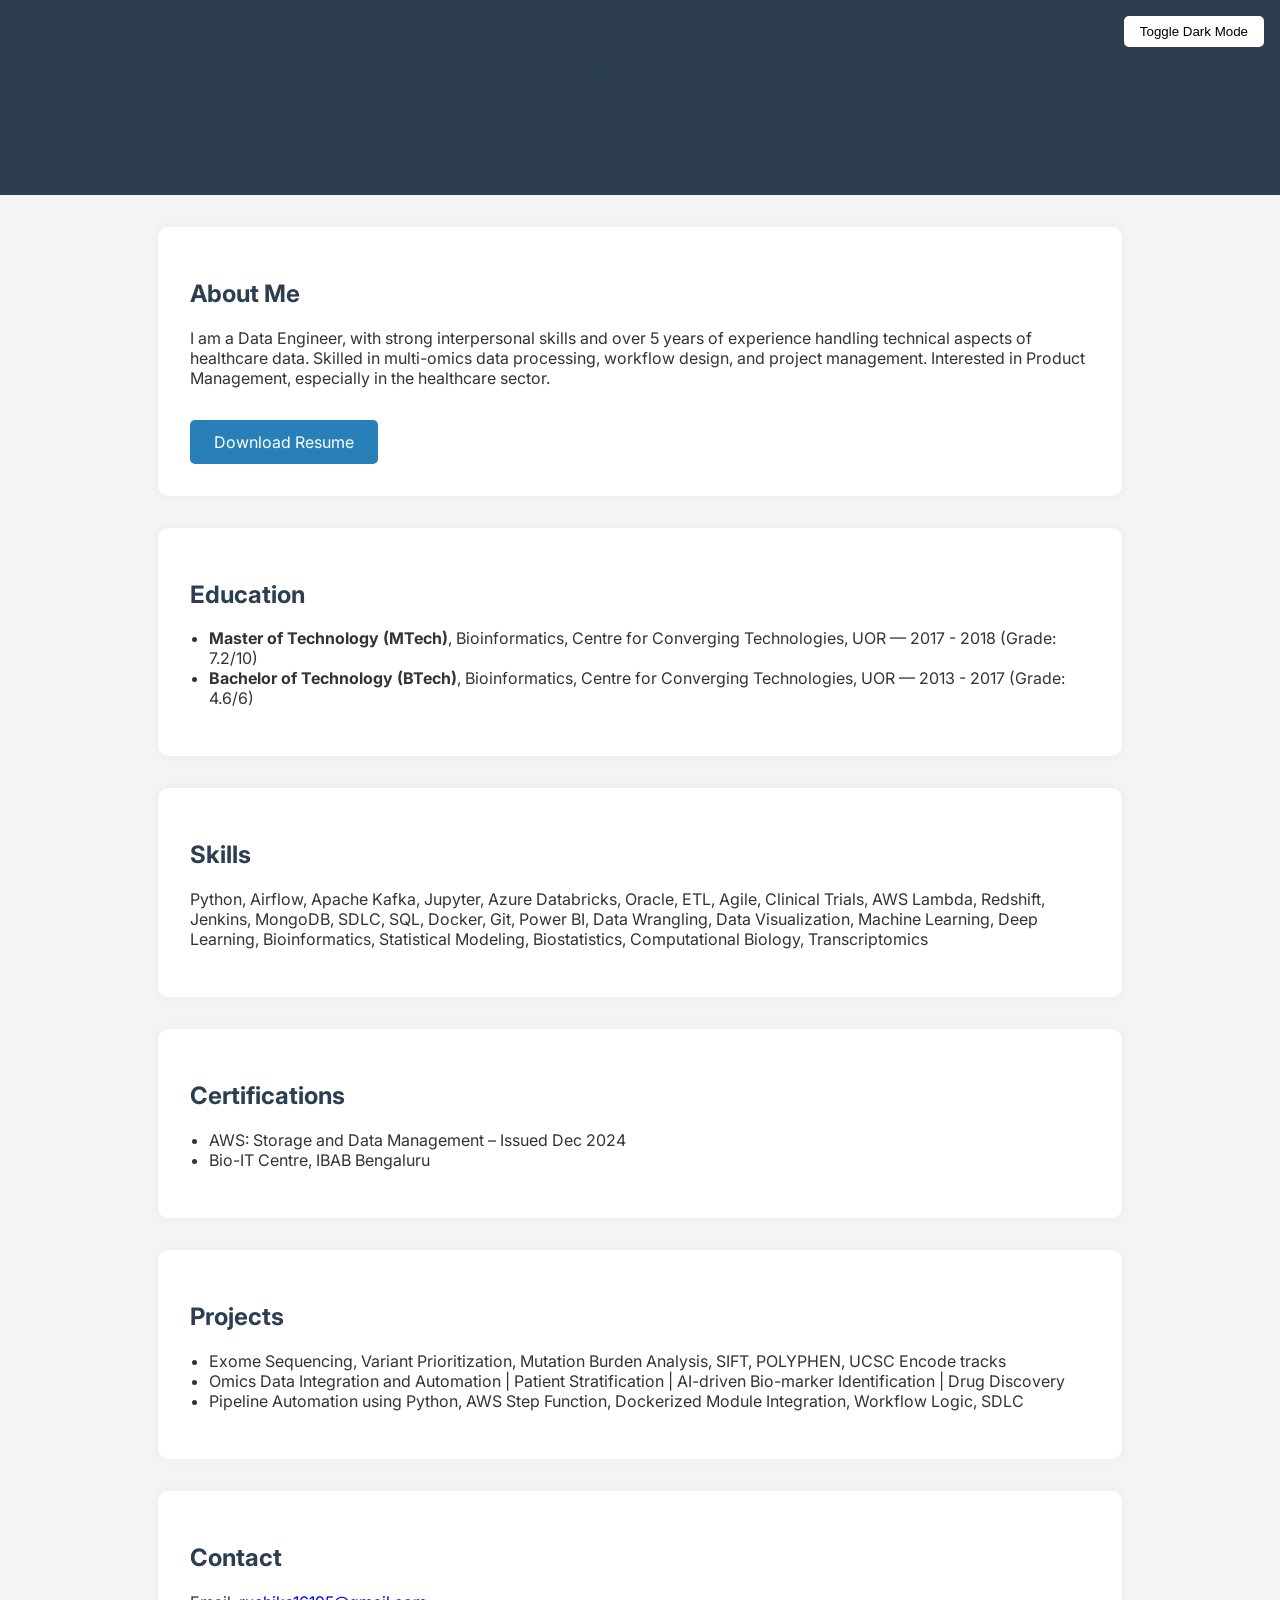
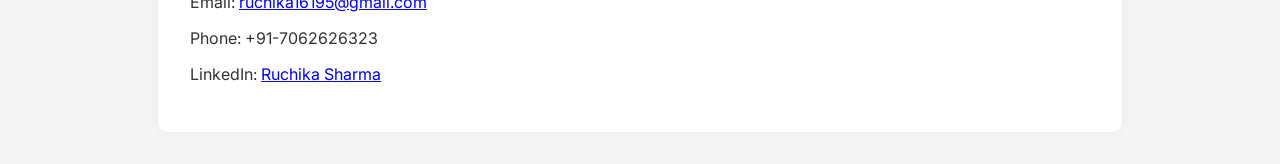
==== index.html @ 9e2f5aaf "My profile website code" ====
<!DOCTYPE html>
<html lang="en">
<head>
  <meta charset="UTF-8" />
  <meta name="viewport" content="width=device-width, initial-scale=1.0" />
  <title>Ruchika Sharma - Portfolio</title>
  <link href="https://fonts.googleapis.com/css2?family=Inter:wght@300;600&display=swap" rel="stylesheet">
  <style>
    :root {
      --bg: #f4f4f4;
      --text: #333;
      --card: #ffffff;
    }
    [data-theme="dark"] {
      --bg: #1e1e1e;
      --text: #f1f1f1;
      --card: #2c2c2c;
    }
    body {
      font-family: 'Inter', sans-serif;
      margin: 0;
      padding: 0;
      background: var(--bg);
      color: var(--text);
      transition: background 0.3s, color 0.3s;
    }
    header {
      background: #2c3e50;
      color: white;
      padding: 2rem;
      text-align: center;
      position: relative;
    }
    .dark-toggle {
      position: absolute;
      top: 1rem;
      right: 1rem;
      background: white;
      color: black;
      border: none;
      padding: 0.5rem 1rem;
      border-radius: 5px;
      cursor: pointer;
    }
    section {
      max-width: 900px;
      margin: 2rem auto;
      background: var(--card);
      padding: 2rem;
      border-radius: 10px;
      box-shadow: 0 0 10px rgba(0,0,0,0.05);
      transition: background 0.3s;
    }
    h1, h2 {
      color: #2c3e50;
    }
    ul {
      padding-left: 1.2rem;
    }
    .resume-btn {
      display: inline-block;
      margin-top: 1rem;
      background-color: #2980b9;
      color: white;
      padding: 0.75rem 1.5rem;
      text-decoration: none;
      border-radius: 5px;
      transition: background 0.3s;
    }
    .resume-btn:hover {
      background-color: #1c5980;
    }
  </style>
</head>
<body>
  <header>
    <h1>Ruchika Sharma</h1>
    <h2>Senior Scientist I - Informatics</h2>
    <button class="dark-toggle" onclick="toggleDarkMode()">Toggle Dark Mode</button>
  </header>

  <section>
    <h2>About Me</h2>
    <p>I am a Data Engineer, with strong interpersonal skills and over 5 years of experience handling technical aspects of healthcare data. Skilled in multi-omics data processing, workflow design, and project management. Interested in Product Management, especially in the healthcare sector.</p>
    <a class="resume-btn" href="/resume.pdf" download>Download Resume</a>
  </section>

  <section>
    <h2>Education</h2>
    <ul>
      <li><strong>Master of Technology (MTech)</strong>, Bioinformatics, Centre for Converging Technologies, UOR — 2017 - 2018 (Grade: 7.2/10)</li>
      <li><strong>Bachelor of Technology (BTech)</strong>, Bioinformatics, Centre for Converging Technologies, UOR — 2013 - 2017 (Grade: 4.6/6)</li>
    </ul>
  </section>

  <section>
    <h2>Skills</h2>
    <p>Python, Airflow, Apache Kafka, Jupyter, Azure Databricks, Oracle, ETL, Agile, Clinical Trials, AWS Lambda, Redshift, Jenkins, MongoDB, SDLC, SQL, Docker, Git, Power BI, Data Wrangling, Data Visualization, Machine Learning, Deep Learning, Bioinformatics, Statistical Modeling, Biostatistics, Computational Biology, Transcriptomics</p>
  </section>

  <section>
    <h2>Certifications</h2>
    <ul>
      <li>AWS: Storage and Data Management – Issued Dec 2024</li>
      <li>Bio-IT Centre, IBAB Bengaluru</li>
    </ul>
  </section>

  <section>
    <h2>Projects</h2>
    <ul>
      <li>Exome Sequencing, Variant Prioritization, Mutation Burden Analysis, SIFT, POLYPHEN, UCSC Encode tracks</li>
      <li>Omics Data Integration and Automation | Patient Stratification | AI-driven Bio-marker Identification | Drug Discovery</li>
      <li>Pipeline Automation using Python, AWS Step Function, Dockerized Module Integration, Workflow Logic, SDLC</li>
    </ul>
  </section>

  <section>
    <h2>Contact</h2>
    <p>Email: <a href="mailto:ruchika16195@gmail.com">ruchika16195@gmail.com</a></p>
    <p>Phone: +91-7062626323</p>
    <p>LinkedIn: <a href="https://www.linkedin.com/in/ruchika-sharma-b8b35a11a/">Ruchika Sharma</a></p>
  </section>

  <script>
    function toggleDarkMode() {
      const currentTheme = document.documentElement.getAttribute('data-theme');
      document.documentElement.setAttribute('data-theme', currentTheme === 'dark' ? 'light' : 'dark');
    }
  </script>
</body>
</html>
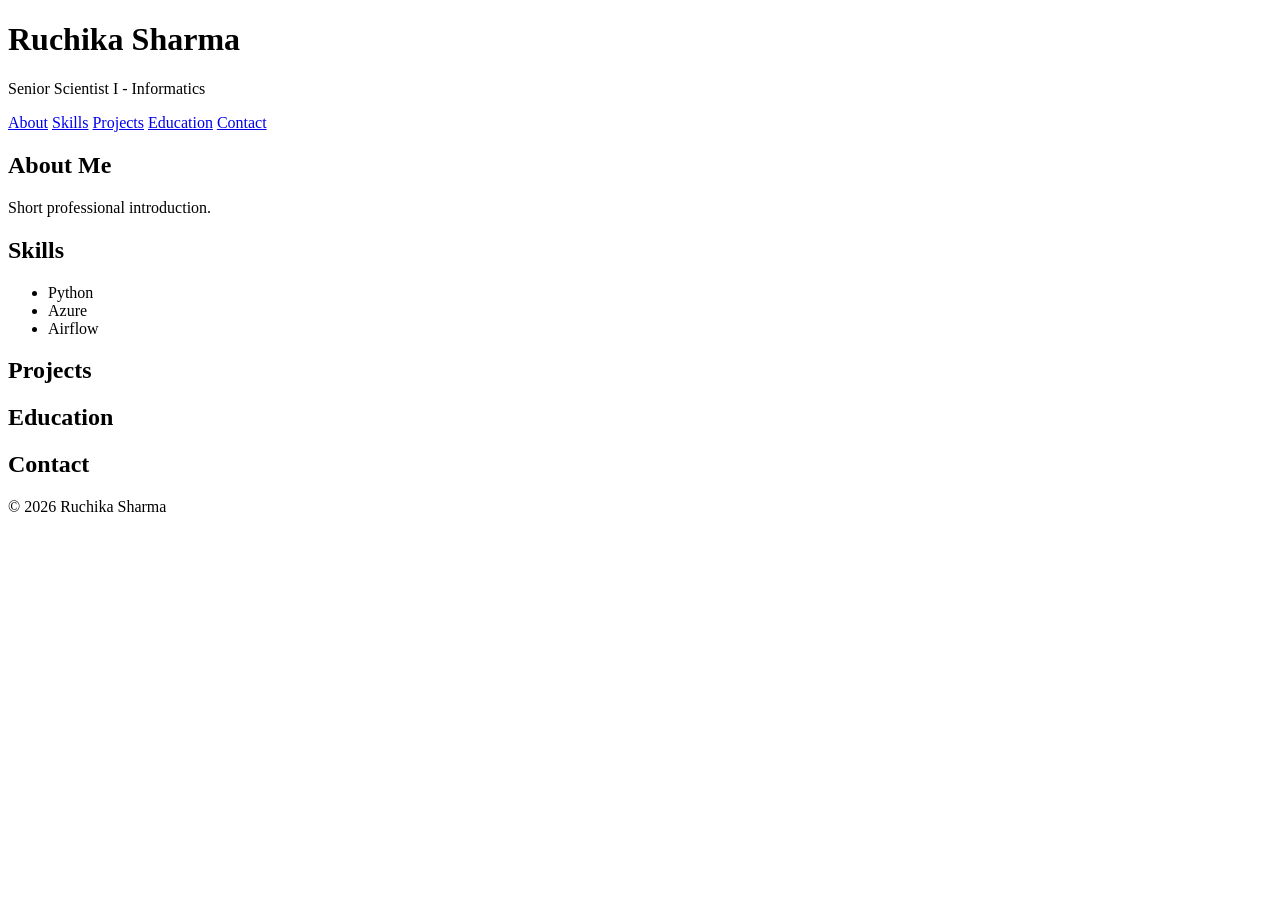
==== commit 528e87b9: "Updating portfolio" ====
--- a/index.html
+++ b/index.html
@@ -1,132 +1,62 @@
 <!DOCTYPE html>
 <html lang="en">
+
 <head>
-  <meta charset="UTF-8" />
-  <meta name="viewport" content="width=device-width, initial-scale=1.0" />
-  <title>Ruchika Sharma - Portfolio</title>
+  <meta charset="UTF-8">
+  <meta name="viewport" content="width=device-width, initial-scale=1.0">
+  <title>Ruchika Sharma | Portfolio</title>
+
+  <!-- Fonts -->
   <link href="https://fonts.googleapis.com/css2?family=Inter:wght@300;600&display=swap" rel="stylesheet">
-  <style>
-    :root {
-      --bg: #f4f4f4;
-      --text: #333;
-      --card: #ffffff;
-    }
-    [data-theme="dark"] {
-      --bg: #1e1e1e;
-      --text: #f1f1f1;
-      --card: #2c2c2c;
-    }
-    body {
-      font-family: 'Inter', sans-serif;
-      margin: 0;
-      padding: 0;
-      background: var(--bg);
-      color: var(--text);
-      transition: background 0.3s, color 0.3s;
-    }
-    header {
-      background: #2c3e50;
-      color: white;
-      padding: 2rem;
-      text-align: center;
-      position: relative;
-    }
-    .dark-toggle {
-      position: absolute;
-      top: 1rem;
-      right: 1rem;
-      background: white;
-      color: black;
-      border: none;
-      padding: 0.5rem 1rem;
-      border-radius: 5px;
-      cursor: pointer;
-    }
-    section {
-      max-width: 900px;
-      margin: 2rem auto;
-      background: var(--card);
-      padding: 2rem;
-      border-radius: 10px;
-      box-shadow: 0 0 10px rgba(0,0,0,0.05);
-      transition: background 0.3s;
-    }
-    h1, h2 {
-      color: #2c3e50;
-    }
-    ul {
-      padding-left: 1.2rem;
-    }
-    .resume-btn {
-      display: inline-block;
-      margin-top: 1rem;
-      background-color: #2980b9;
-      color: white;
-      padding: 0.75rem 1.5rem;
-      text-decoration: none;
-      border-radius: 5px;
-      transition: background 0.3s;
-    }
-    .resume-btn:hover {
-      background-color: #1c5980;
-    }
-  </style>
+
+  <!-- CSS -->
+  <link rel="stylesheet" href="style.css">
 </head>
+
 <body>
-  <header>
-    <h1>Ruchika Sharma</h1>
-    <h2>Senior Scientist I - Informatics</h2>
-    <button class="dark-toggle" onclick="toggleDarkMode()">Toggle Dark Mode</button>
-  </header>
 
-  <section>
-    <h2>About Me</h2>
-    <p>I am a Data Engineer, with strong interpersonal skills and over 5 years of experience handling technical aspects of healthcare data. Skilled in multi-omics data processing, workflow design, and project management. Interested in Product Management, especially in the healthcare sector.</p>
-    <a class="resume-btn" href="/resume.pdf" download>Download Resume</a>
-  </section>
+<header>
+  <h1>Ruchika Sharma</h1>
+  <p>Senior Scientist I - Informatics</p>
+</header>
 
-  <section>
-    <h2>Education</h2>
-    <ul>
-      <li><strong>Master of Technology (MTech)</strong>, Bioinformatics, Centre for Converging Technologies, UOR — 2017 - 2018 (Grade: 7.2/10)</li>
-      <li><strong>Bachelor of Technology (BTech)</strong>, Bioinformatics, Centre for Converging Technologies, UOR — 2013 - 2017 (Grade: 4.6/6)</li>
-    </ul>
-  </section>
+<nav>
+  <a href="#about">About</a>
+  <a href="#skills">Skills</a>
+  <a href="#projects">Projects</a>
+  <a href="#education">Education</a>
+  <a href="#contact">Contact</a>
+</nav>
 
-  <section>
-    <h2>Skills</h2>
-    <p>Python, Airflow, Apache Kafka, Jupyter, Azure Databricks, Oracle, ETL, Agile, Clinical Trials, AWS Lambda, Redshift, Jenkins, MongoDB, SDLC, SQL, Docker, Git, Power BI, Data Wrangling, Data Visualization, Machine Learning, Deep Learning, Bioinformatics, Statistical Modeling, Biostatistics, Computational Biology, Transcriptomics</p>
-  </section>
+<section id="about">
+  <h2>About Me</h2>
+  <p>Short professional introduction.</p>
+</section>
 
-  <section>
-    <h2>Certifications</h2>
-    <ul>
-      <li>AWS: Storage and Data Management – Issued Dec 2024</li>
-      <li>Bio-IT Centre, IBAB Bengaluru</li>
-    </ul>
-  </section>
+<section id="skills">
+  <h2>Skills</h2>
+  <ul>
+    <li>Python</li>
+    <li>Azure</li>
+    <li>Airflow</li>
+  </ul>
+</section>
 
-  <section>
-    <h2>Projects</h2>
-    <ul>
-      <li>Exome Sequencing, Variant Prioritization, Mutation Burden Analysis, SIFT, POLYPHEN, UCSC Encode tracks</li>
-      <li>Omics Data Integration and Automation | Patient Stratification | AI-driven Bio-marker Identification | Drug Discovery</li>
-      <li>Pipeline Automation using Python, AWS Step Function, Dockerized Module Integration, Workflow Logic, SDLC</li>
-    </ul>
-  </section>
+<section id="projects">
+  <h2>Projects</h2>
+</section>
 
-  <section>
-    <h2>Contact</h2>
-    <p>Email: <a href="mailto:ruchika16195@gmail.com">ruchika16195@gmail.com</a></p>
-    <p>Phone: +91-7062626323</p>
-    <p>LinkedIn: <a href="https://www.linkedin.com/in/ruchika-sharma-b8b35a11a/">Ruchika Sharma</a></p>
-  </section>
+<section id="education">
+  <h2>Education</h2>
+</section>
 
-  <script>
-    function toggleDarkMode() {
-      const currentTheme = document.documentElement.getAttribute('data-theme');
-      document.documentElement.setAttribute('data-theme', currentTheme === 'dark' ? 'light' : 'dark');
-    }
-  </script>
+<section id="contact">
+  <h2>Contact</h2>
+</section>
+
+<footer>
+  <p>© 2026 Ruchika Sharma</p>
+</footer>
+
 </body>
-</html>
+</html>
